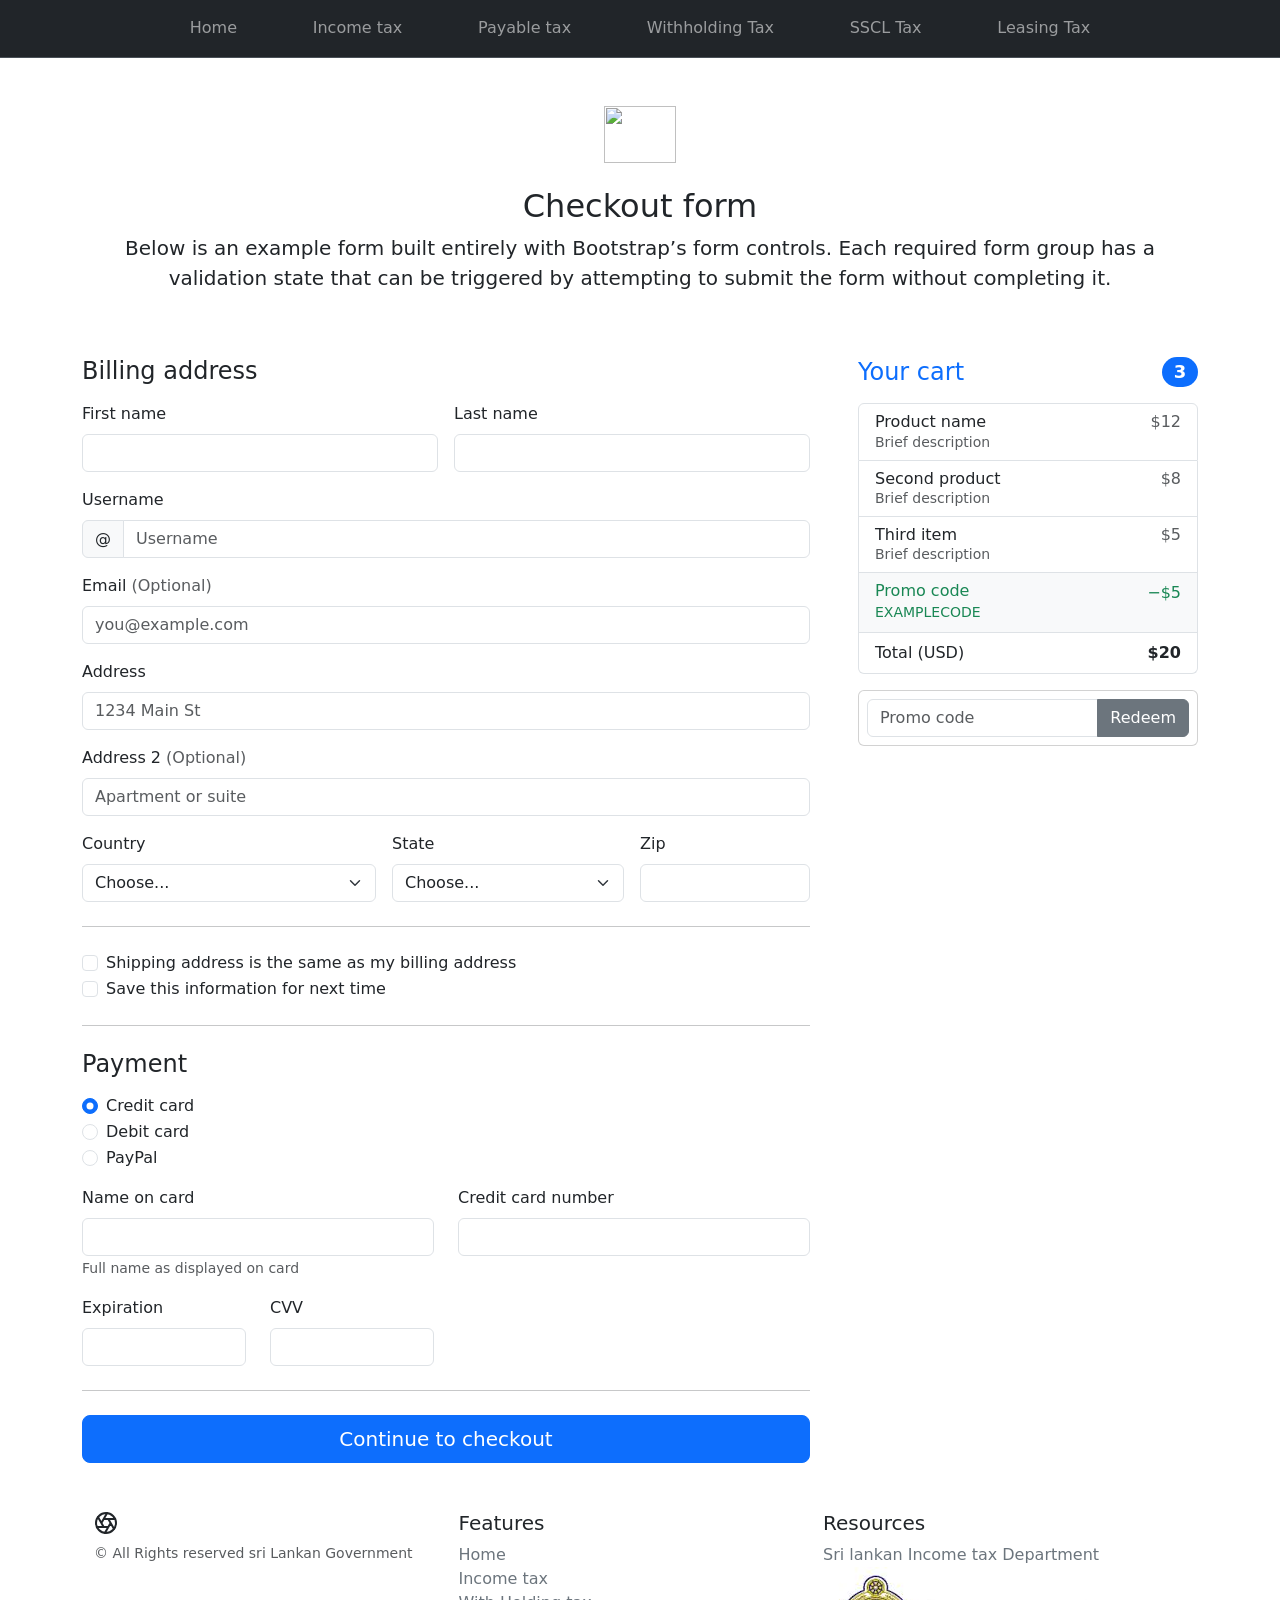
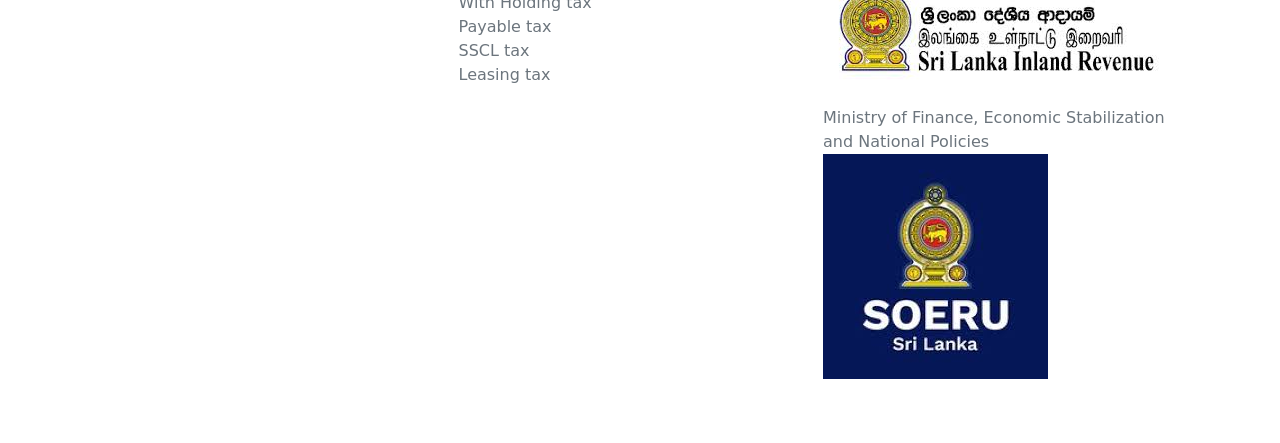
==== checkout.html @ bf016f3b "initial commit" ====
<!DOCTYPE html>
<html lang="en">

<head>
    <meta charset="UTF-8">
    <meta name="viewport" content="width=device-width, initial-scale=1.0">
    <title>Document</title>
    <link href="https://cdn.jsdelivr.net/npm/bootstrap@5.3.8/dist/css/bootstrap.min.css" rel="stylesheet"
        integrity="sha384-sRIl4kxILFvY47J16cr9ZwB07vP4J8+LH7qKQnuqkuIAvNWLzeN8tE5YBujZqJLB" crossorigin="anonymous">
    <link rel="stylesheet" href="assets/css/style.css">
</head>

<body>
<nav class="navbar navbar-expand-md bg-dark sticky-top border-bottom" data-bs-theme="dark">
        <div class="container"> <a class="navbar-brand d-md-none" href="#"> <svg class="bi" width="24" height="24"
                    aria-hidden="true">
                    <use xlink:href="#aperture"></use>
                </svg>
                Aperture
            </a> <button class="navbar-toggler" type="button" data-bs-toggle="offcanvas" data-bs-target="#offcanvas"
                aria-controls="offcanvas" aria-label="Toggle navigation"> <span class="navbar-toggler-icon"></span>
            </button>
            <div class="offcanvas offcanvas-end" tabindex="-1" id="offcanvas" aria-labelledby="offcanvasLabel">
                <div class="offcanvas-header">
                    <h5 class="offcanvas-title" id="offcanvasLabel">Aperture</h5> <button type="button"
                        class="btn-close" data-bs-dismiss="offcanvas" aria-label="Close"></button>
                </div>
                <div class="offcanvas-body">
                    <ul class="navbar-nav flex-grow-1 justify-content-between">
                        <li class="nav-item"><a class="nav-link" href="#" aria-label="Aperture"> <svg class="bi"
                                    width="24" height="24" aria-hidden="true">
                                    <use xlink:href="#aperture"></use>
                                </svg> </a></li>
                        <li class="nav-item"><a class="nav-link" href="index.html">Home</a></li>
                        <li class="nav-item"><a class="nav-link" href="incometax.html">Income tax</a></li>
                        <li class="nav-item"><a class="nav-link" href="Payable Tax.html">Payable tax</a></li>
                        <li class="nav-item"><a class="nav-link" href="Withholdingtax.html">Withholding Tax</a></li>
                        <li class="nav-item"><a class="nav-link" href="SSCL.html">SSCL Tax</a></li>
                        <li class="nav-item"><a class="nav-link" href="Leasing Calculations.html">Leasing Tax</a></li>
                        <li class="nav-item"><a class="nav-link" href="checkout.html" aria-label="Cart"> <svg class="bi" width="24"
                                    height="24" aria-hidden="true">
                                    <use xlink:href="#cart"></use>
                                </svg> </a></li>
                    </ul>
                </div>
            </div>
        </div>
    </nav>
    <div class="container">
        <main>
            <div class="py-5 text-center"> <img class="d-block mx-auto mb-4"
                    src="/docs/5.3/assets/brand/bootstrap-logo.svg" alt="" width="72" height="57">
                <h1 class="h2">Checkout form</h1>
                <p class="lead">Below is an example form built entirely with Bootstrap’s form controls. Each required
                    form group has a validation state that can be triggered by attempting to submit the form without
                    completing it.</p>
            </div>
            <div class="row g-5">
                <div class="col-md-5 col-lg-4 order-md-last">
                    <h4 class="d-flex justify-content-between align-items-center mb-3"> <span class="text-primary">Your
                            cart</span> <span class="badge bg-primary rounded-pill">3</span> </h4>
                    <ul class="list-group mb-3">
                        <li class="list-group-item d-flex justify-content-between lh-sm">
                            <div>
                                <h6 class="my-0">Product name</h6> <small class="text-body-secondary">Brief
                                    description</small>
                            </div> <span class="text-body-secondary">$12</span>
                        </li>
                        <li class="list-group-item d-flex justify-content-between lh-sm">
                            <div>
                                <h6 class="my-0">Second product</h6> <small class="text-body-secondary">Brief
                                    description</small>
                            </div> <span class="text-body-secondary">$8</span>
                        </li>
                        <li class="list-group-item d-flex justify-content-between lh-sm">
                            <div>
                                <h6 class="my-0">Third item</h6> <small class="text-body-secondary">Brief
                                    description</small>
                            </div> <span class="text-body-secondary">$5</span>
                        </li>
                        <li class="list-group-item d-flex justify-content-between bg-body-tertiary">
                            <div class="text-success">
                                <h6 class="my-0">Promo code</h6> <small>EXAMPLECODE</small>
                            </div> <span class="text-success">−$5</span>
                        </li>
                        <li class="list-group-item d-flex justify-content-between"> <span>Total (USD)</span>
                            <strong>$20</strong>
                        </li>
                    </ul>
                    <form class="card p-2">
                        <div class="input-group"> <input type="text" class="form-control" placeholder="Promo code">
                            <button type="submit" class="btn btn-secondary">Redeem</button>
                        </div>
                    </form>
                </div>
                <div class="col-md-7 col-lg-8">
                    <h4 class="mb-3">Billing address</h4>
                    <form class="needs-validation" novalidate="">
                        <div class="row g-3">
                            <div class="col-sm-6"> <label for="firstName" class="form-label">First name</label> <input
                                    type="text" class="form-control" id="firstName" placeholder="" value="" required="">
                                <div class="invalid-feedback">
                                    Valid first name is required.
                                </div>
                            </div>
                            <div class="col-sm-6"> <label for="lastName" class="form-label">Last name</label> <input
                                    type="text" class="form-control" id="lastName" placeholder="" value="" required="">
                                <div class="invalid-feedback">
                                    Valid last name is required.
                                </div>
                            </div>
                            <div class="col-12"> <label for="username" class="form-label">Username</label>
                                <div class="input-group has-validation"> <span class="input-group-text">@</span> <input
                                        type="text" class="form-control" id="username" placeholder="Username"
                                        required="">
                                    <div class="invalid-feedback">
                                        Your username is required.
                                    </div>
                                </div>
                            </div>
                            <div class="col-12"> <label for="email" class="form-label">Email <span
                                        class="text-body-secondary">(Optional)</span></label> <input type="email"
                                    class="form-control" id="email" placeholder="you@example.com">
                                <div class="invalid-feedback">
                                    Please enter a valid email address for shipping updates.
                                </div>
                            </div>
                            <div class="col-12"> <label for="address" class="form-label">Address</label> <input
                                    type="text" class="form-control" id="address" placeholder="1234 Main St"
                                    required="">
                                <div class="invalid-feedback">
                                    Please enter your shipping address.
                                </div>
                            </div>
                            <div class="col-12"> <label for="address2" class="form-label">Address 2 <span
                                        class="text-body-secondary">(Optional)</span></label> <input type="text"
                                    class="form-control" id="address2" placeholder="Apartment or suite"> </div>
                            <div class="col-md-5"> <label for="country" class="form-label">Country</label> <select
                                    class="form-select" id="country" required="">
                                    <option value="">Choose...</option>
                                    <option>United States</option>
                                </select>
                                <div class="invalid-feedback">
                                    Please select a valid country.
                                </div>
                            </div>
                            <div class="col-md-4"> <label for="state" class="form-label">State</label> <select
                                    class="form-select" id="state" required="">
                                    <option value="">Choose...</option>
                                    <option>California</option>
                                </select>
                                <div class="invalid-feedback">
                                    Please provide a valid state.
                                </div>
                            </div>
                            <div class="col-md-3"> <label for="zip" class="form-label">Zip</label> <input type="text"
                                    class="form-control" id="zip" placeholder="" required="">
                                <div class="invalid-feedback">
                                    Zip code required.
                                </div>
                            </div>
                        </div>
                        <hr class="my-4">
                        <div class="form-check"> <input type="checkbox" class="form-check-input" id="same-address">
                            <label class="form-check-label" for="same-address">Shipping address is the same as my
                                billing address</label>
                        </div>
                        <div class="form-check"> <input type="checkbox" class="form-check-input" id="save-info"> <label
                                class="form-check-label" for="save-info">Save this information for next time</label>
                        </div>
                        <hr class="my-4">
                        <h4 class="mb-3">Payment</h4>
                        <div class="my-3">
                            <div class="form-check"> <input id="credit" name="paymentMethod" type="radio"
                                    class="form-check-input" checked="" required=""> <label class="form-check-label"
                                    for="credit">Credit card</label> </div>
                            <div class="form-check"> <input id="debit" name="paymentMethod" type="radio"
                                    class="form-check-input" required=""> <label class="form-check-label"
                                    for="debit">Debit card</label> </div>
                            <div class="form-check"> <input id="paypal" name="paymentMethod" type="radio"
                                    class="form-check-input" required=""> <label class="form-check-label"
                                    for="paypal">PayPal</label> </div>
                        </div>
                        <div class="row gy-3">
                            <div class="col-md-6"> <label for="cc-name" class="form-label">Name on card</label> <input
                                    type="text" class="form-control" id="cc-name" placeholder="" required=""> <small
                                    class="text-body-secondary">Full name as displayed on card</small>
                                <div class="invalid-feedback">
                                    Name on card is required
                                </div>
                            </div>
                            <div class="col-md-6"> <label for="cc-number" class="form-label">Credit card number</label>
                                <input type="text" class="form-control" id="cc-number" placeholder="" required="">
                                <div class="invalid-feedback">
                                    Credit card number is required
                                </div>
                            </div>
                            <div class="col-md-3"> <label for="cc-expiration" class="form-label">Expiration</label>
                                <input type="text" class="form-control" id="cc-expiration" placeholder="" required="">
                                <div class="invalid-feedback">
                                    Expiration date required
                                </div>
                            </div>
                            <div class="col-md-3"> <label for="cc-cvv" class="form-label">CVV</label> <input type="text"
                                    class="form-control" id="cc-cvv" placeholder="" required="">
                                <div class="invalid-feedback">
                                    Security code required
                                </div>
                            </div>
                        </div>
                        <hr class="my-4"> <button class="w-100 btn btn-primary btn-lg" type="submit">Continue to
                            checkout</button>
                    </form>
                </div>
            </div>
        </main>
       <footer class="container py-5">
        <div class="row">
            <div class="col-12 col-md"> <svg xmlns="http://www.w3.org/2000/svg" width="24" height="24" fill="none"
                    stroke="currentColor" stroke-linecap="round" stroke-linejoin="round" stroke-width="2"
                    class="d-block mb-2" role="img" viewBox="0 0 24 24">
                    <title>Product</title>
                    <circle cx="12" cy="12" r="10"></circle>
                    <path
                        d="M14.31 8l5.74 9.94M9.69 8h11.48M7.38 12l5.74-9.94M9.69 16L3.95 6.06M14.31 16H2.83m13.79-4l-5.74 9.94">
                    </path>
                </svg> <small class="d-block mb-3 text-body-secondary">© All Rights reserved sri Lankan
                    Government</small> </div>
            <div class="col-6 col-md">
                <h5>Features</h5>
                <ul class="list-unstyled text-small">
                    <li><a class="link-secondary text-decoration-none" href="index.html">Home</a></li>
                    <li><a class="link-secondary text-decoration-none" href="incomeTax.html">Income tax</a></li>
                    <li><a class="link-secondary text-decoration-none" href="Witdrawal tax.html">With Holding
                            tax</a></li>
                    <li><a class="link-secondary text-decoration-none" href="Payable Tax.html">Payable tax</a>
                    </li>
                    <li><a class="link-secondary text-decoration-none" href="SSCL.html">SSCL tax</a></li>
                    <li><a class="link-secondary text-decoration-none" href="Leasing Calculations.html">Leasing
                            tax</a></li>
                </ul>
            </div>
            <div class="col-6 col-md">
                <h5>Resources</h5>
                <ul class="list-unstyled text-small">
                    <li><a class="link-secondary text-decoration-none"
                            href="https://eservices.ird.gov.lk/Authentication/LoginEntry?ReturnUrl=%2fDashboard%2fShowDashboard">Sri
                            lankan Income tax Department</a></li><img src="assets/img/images (3).jpeg" alt="">
                    <li><a class="link-secondary text-decoration-none" href=""></a></li>

                    <li><a class="link-secondary text-decoration-none" href="https://www.treasury.gov.lk/">
                            Ministry
                            of Finance, Economic Stabilization and National Policies
                        </a></li><img src="assets/img/images (4).jpeg" alt="">
                    <li><a class="link-secondary text-decoration-none" href="https://www.gov.lk/" National Government
                            Portal (GOV.LK)></a></li>
                </ul>
            </div>


        </div>
    </footer>
    </div>
    <script src="/docs/5.3/dist/js/bootstrap.bundle.min.js"
        integrity="sha384-FKyoEForCGlyvwx9Hj09JcYn3nv7wiPVlz7YYwJrWVcXK/BmnVDxM+D2scQbITxI"
        class="astro-vvvwv3sm"></script>
    <script src="https://cdn.jsdelivr.net/npm/bootstrap@5.3.8/dist/js/bootstrap.bundle.min.js"
        integrity="sha384-FKyoEForCGlyvwx9Hj09JcYn3nv7wiPVlz7YYwJrWVcXK/BmnVDxM+D2scQbITxI"
        crossorigin="anonymous"></script>
</body>

</html>
---- assets/css/style.css ----
.body{
    height: 1000px;
    width: 1000px;
    border: 0ch;
}
.gov{
    height: 60px;
    width: 30px;
}
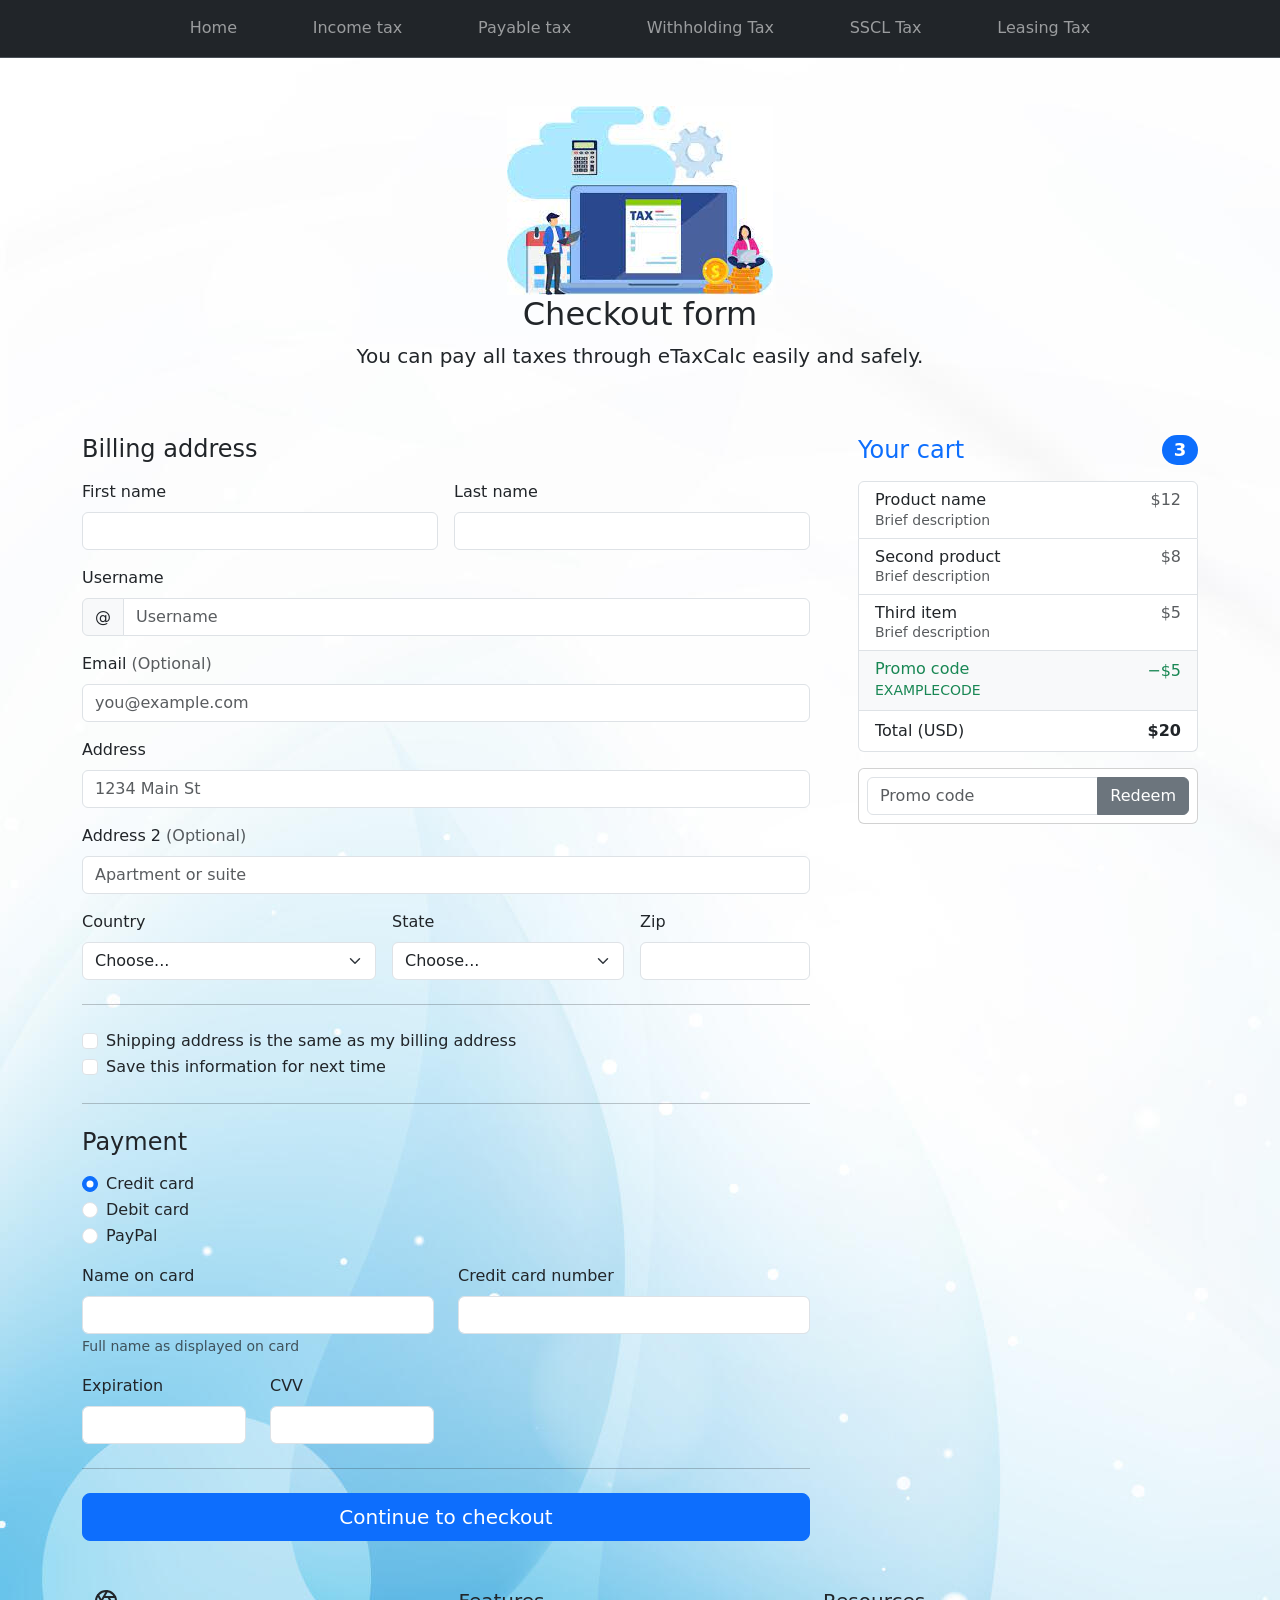
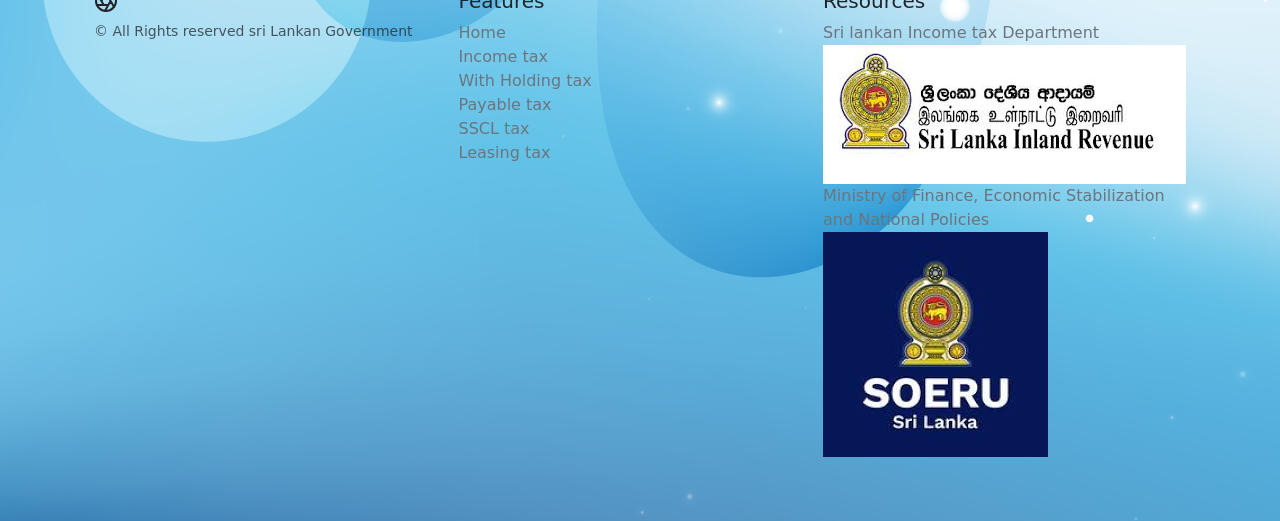
==== commit b0fa5567: "add leasing calculator" ====
--- a/checkout.html
+++ b/checkout.html
@@ -11,6 +11,11 @@
 </head>
 
 <body>
+
+<body background="assets/img/119227-blue-and-white-abstract-background-image.jpg"></body>
+
+
+
 <nav class="navbar navbar-expand-md bg-dark sticky-top border-bottom" data-bs-theme="dark">
         <div class="container"> <a class="navbar-brand d-md-none" href="#"> <svg class="bi" width="24" height="24"
                     aria-hidden="true">
@@ -48,12 +53,9 @@
     </nav>
     <div class="container">
         <main>
-            <div class="py-5 text-center"> <img class="d-block mx-auto mb-4"
-                    src="/docs/5.3/assets/brand/bootstrap-logo.svg" alt="" width="72" height="57">
+            <div class="py-5 text-center"> <img src="assets/img/images.jpeg"alt="">
                 <h1 class="h2">Checkout form</h1>
-                <p class="lead">Below is an example form built entirely with Bootstrap’s form controls. Each required
-                    form group has a validation state that can be triggered by attempting to submit the form without
-                    completing it.</p>
+                <p class="lead">You can pay all taxes through eTaxCalc easily and safely.</p>
             </div>
             <div class="row g-5">
                 <div class="col-md-5 col-lg-4 order-md-last">
@@ -122,14 +124,14 @@
                                         class="text-body-secondary">(Optional)</span></label> <input type="email"
                                     class="form-control" id="email" placeholder="you@example.com">
                                 <div class="invalid-feedback">
-                                    Please enter a valid email address for shipping updates.
+                                    Please enter a valid email address for updates.
                                 </div>
                             </div>
                             <div class="col-12"> <label for="address" class="form-label">Address</label> <input
                                     type="text" class="form-control" id="address" placeholder="1234 Main St"
                                     required="">
                                 <div class="invalid-feedback">
-                                    Please enter your shipping address.
+                                    Please enter your address.
                                 </div>
                             </div>
                             <div class="col-12"> <label for="address2" class="form-label">Address 2 <span
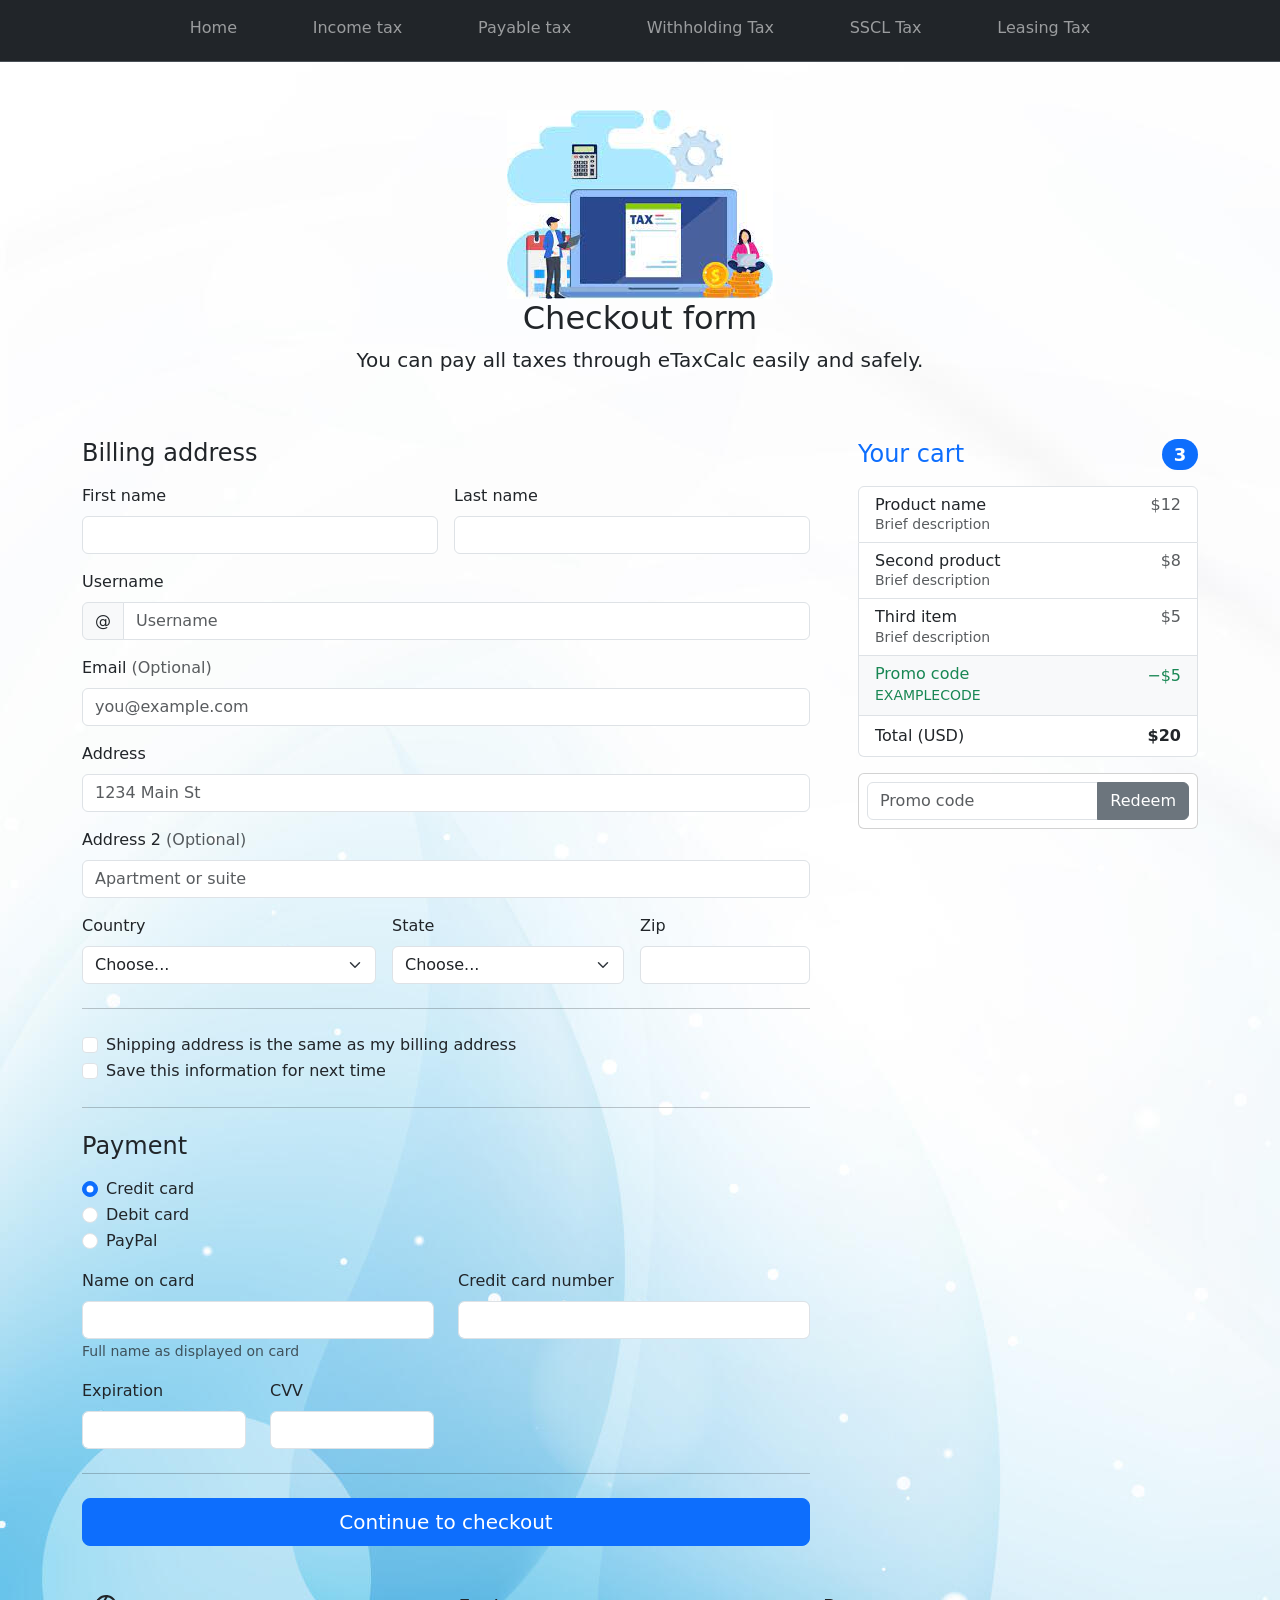
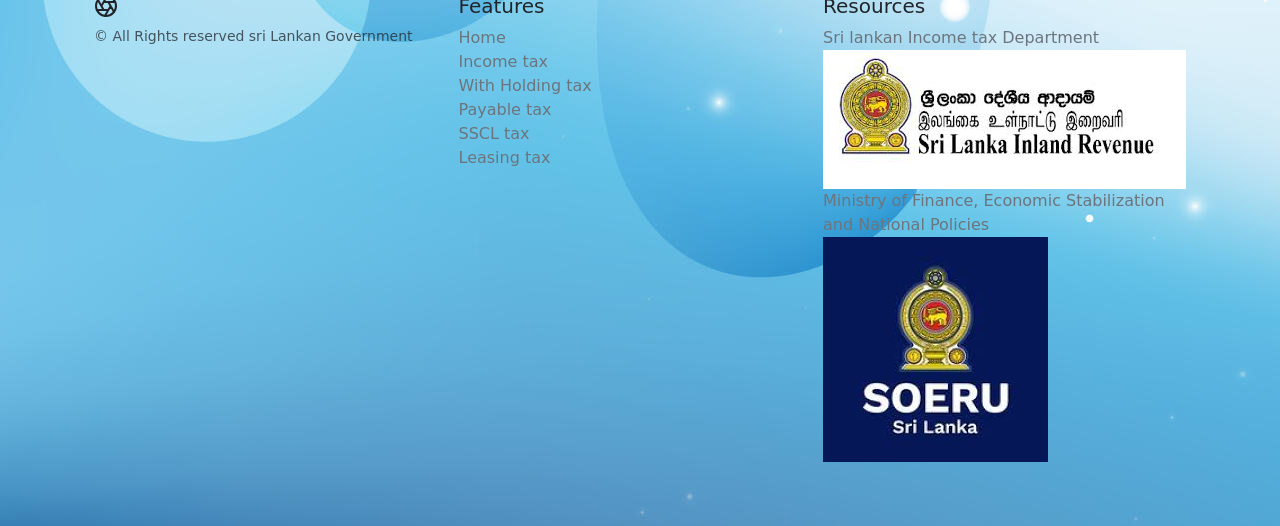
==== commit ca0ecd30: "New withholding tax" ====
--- a/checkout.html
+++ b/checkout.html
@@ -8,6 +8,7 @@
     <link href="https://cdn.jsdelivr.net/npm/bootstrap@5.3.8/dist/css/bootstrap.min.css" rel="stylesheet"
         integrity="sha384-sRIl4kxILFvY47J16cr9ZwB07vP4J8+LH7qKQnuqkuIAvNWLzeN8tE5YBujZqJLB" crossorigin="anonymous">
     <link rel="stylesheet" href="assets/css/style.css">
+    <link href="https://unpkg.com/aos@2.3.1/dist/aos.css" rel="stylesheet">
 </head>
 
 <body>
--- a/assets/css/style.css
+++ b/assets/css/style.css
@@ -2,9 +2,123 @@
 .body{
     height: 1000px;
     width: 1000px;
-    border: 0ch;
+    
 }
 .gov{
-    height: 60px;
-    width: 30px;
-}+    height: 10px;
+    width: 10px;
+}
+.bg{
+
+height: 600px;
+    width:600px;
+
+}
+.lease{
+
+height: 600px;
+    width:900px;
+    padding-right: 0cqh;
+    background-image: -moz-repeating-linear-gradient();
+    box-shadow: 0cqmin;
+
+}
+
+
+                .bd-placeholder-img {
+                    font-size: 1.125rem;
+                    text-anchor: middle;
+                    -webkit-user-select: none;
+                    -moz-user-select: none;
+                    user-select: none
+                }
+
+                @media (min-width: 768px) {
+                    .bd-placeholder-img-lg {
+                        font-size: 3.5rem
+                    }
+                }
+
+                .b-example-divider {
+                    width: 100%;
+                    height: 3rem;
+                    background-color: #6528e0;
+                    border: solid rgba(0, 0, 0, .15);
+                    border-width: 1px 0;
+                    box-shadow: inset 0 .5em 1.5em #0000001a, inset 0 .125em .5em #00000026
+                }
+
+                .b-example-vr {
+                    flex-shrink: 0;
+                    width: 1.5rem;
+                    height: 100vh
+                }
+
+                .bi {
+                    vertical-align: -.125em;
+                    fill: currentColor
+                }
+
+                .nav-scroller {
+                    position: relative;
+                    z-index: 2;
+                    height: 2.75rem;
+                    overflow-y: hidden
+                }
+
+                .nav-scroller .nav {
+                    display: flex;
+                    flex-wrap: nowrap;
+                    padding-bottom: 1rem;
+                    margin-top: -1px;
+                    overflow-x: auto;
+                    text-align: center;
+                    white-space: nowrap;
+                    -webkit-overflow-scrolling: touch
+                }
+
+                .btn-bd-primary {
+                    --bd-violet-bg: #712cf9;
+                    --bd-violet-rgb: 112.520718, 44.062154, 249.437846;
+                    --bs-btn-font-weight: 600;
+                    --bs-btn-color: var(--bs-white);
+                    --bs-btn-bg: var(--bd-violet-bg);
+                    --bs-btn-border-color: var(--bd-violet-bg);
+                    --bs-btn-hover-color: var(--bs-white);
+                    --bs-btn-hover-bg: #6528e0;
+                    --bs-btn-hover-border-color: #6528e0;
+                    --bs-btn-focus-shadow-rgb: var(--bd-violet-rgb);
+                    --bs-btn-active-color: var(--bs-btn-hover-color);
+                    --bs-btn-active-bg: #5a23c8;
+                    --bs-btn-active-border-color: #5a23c8
+                }
+
+                .bd-mode-toggle {
+                    z-index: 1500
+                }
+
+                .bd-mode-toggle .bi {
+                    width: 1em;
+                    height: 1em
+                }
+
+                .bd-mode-toggle .dropdown-menu .active .bi {
+                    display: block !important
+                }
+            .incometax{
+
+                   width: 1900px;
+                    height: 300px;
+
+            }
+
+            
+        .govbatch{
+             width: 80px;
+                    height: 80px;
+        }
+        .ir{
+
+          width: 80px;
+                    height: 80px;  
+        }
